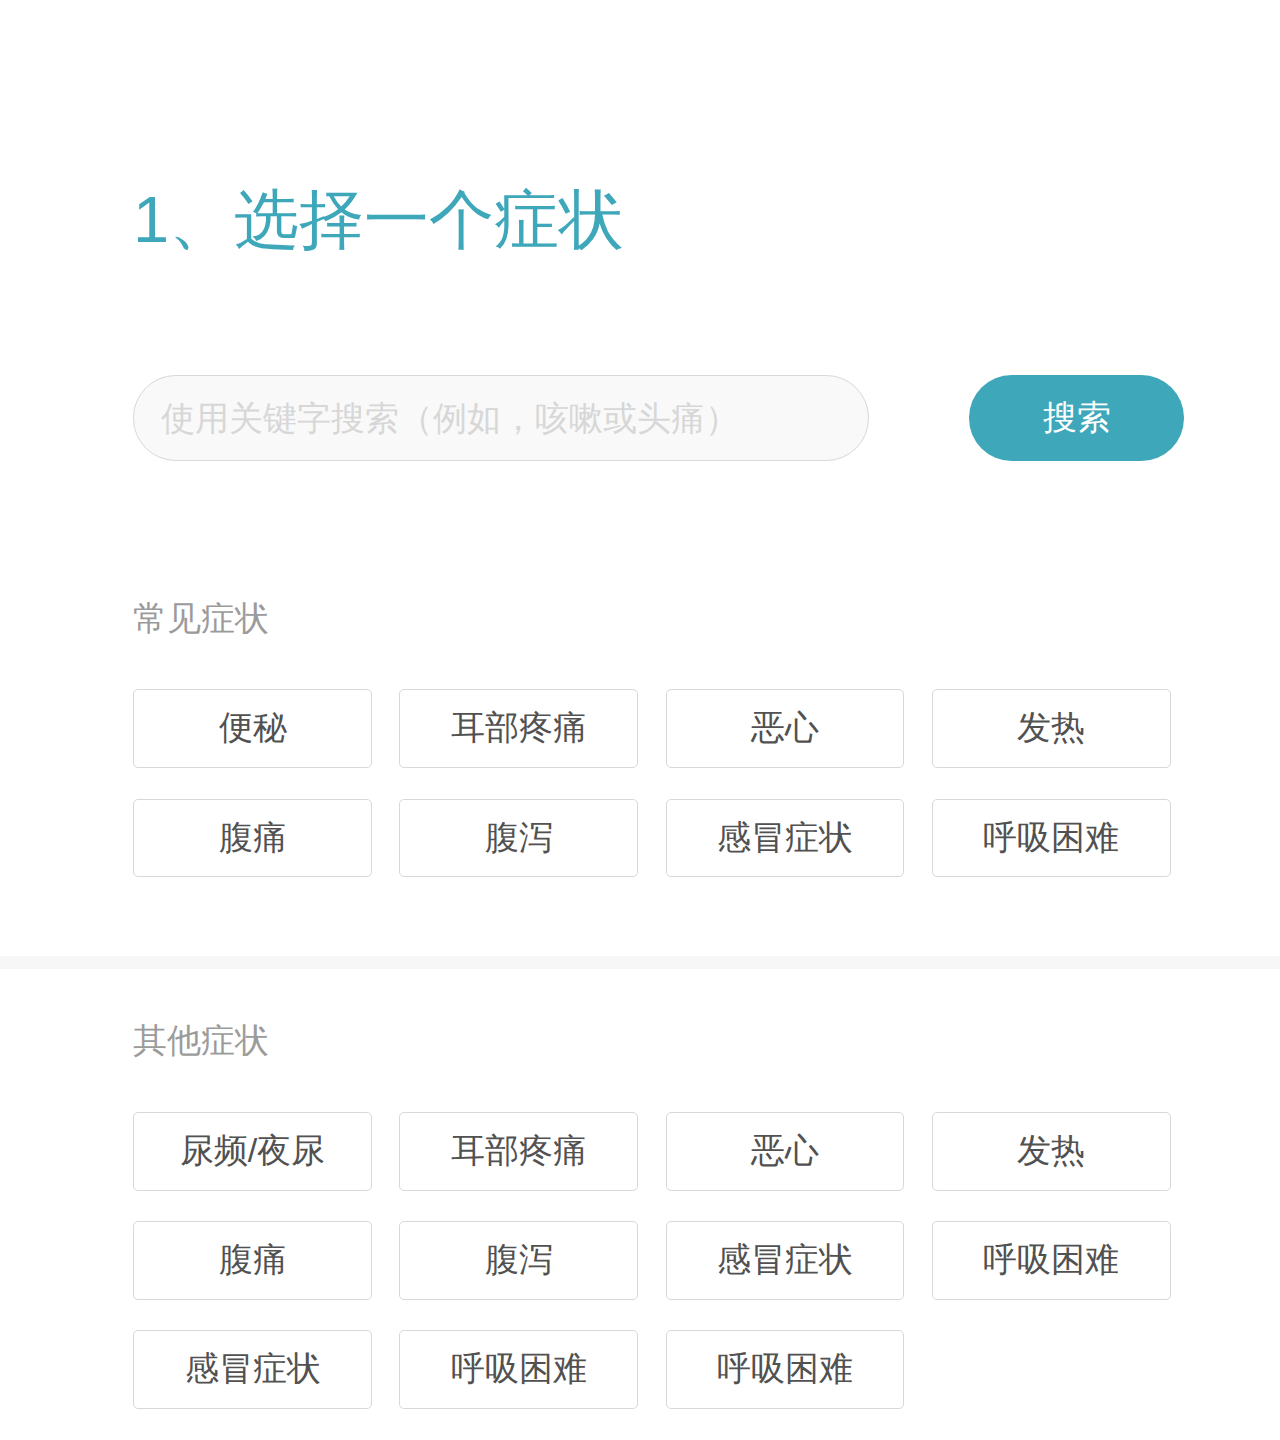
==== 症状选择页.html @ b8ba0626 "amc移动版新版测试" ====
<!DOCTYPE html>
<html lang="en">
<head>
    <meta charset="UTF-8">
    <meta name="viewport" content="width=device-width, user-scalable=no, initial-scale=1.0, maximum-scale=1.0, minimum-scale=1.0">
    <title>惠每智能问诊系统</title>
    <link rel="stylesheet" href="css/main.css">
    <script src="js/public.js"></script>
</head>
<body>
<section class="content">
    <div class="main ">
        <h2>1、选择一个症状</h2>
        <div class="search">
            <input type="text" placeholder="使用关键字搜索（例如，咳嗽或头痛）">
            <span onclick=click()>搜索</span>
            <div class="errortext" style="display: none">未找到匹配的症状。请尝试其他关键词.</div>
        </div>
        <ul class="list">
            <li>腰痛<i></i></li>
            <li>肩膀痛<i></i></li>
            <li>肚子痛<i></i></li>
            <li>便秘<i></i></li>
            <li>感冒<i></i></li>
            <li>发烧<i></i></li>
            <li>呼吸困难<i></i></li>
            <li>颈椎病<i></i></li>
            <li>牙齿痛<i></i></li>

        </ul>
    </div>
    <div class="symptom line common">
        <h3>常见症状</h3>
        <div class="flex">
            <a href="javascript:;">便秘</a>
            <a href="javascript:;">耳部疼痛</a>
            <a href="javascript:;">恶心</a>
            <a href="javascript:;">发热</a>
            <a href="javascript:;">腹痛</a>
            <a href="javascript:;">腹泻</a>
            <a href="javascript:;">感冒症状</a>
            <a href="javascript:;">呼吸困难</a>
        </div>
    </div>
    <div class="symptom others">
        <h3>其他症状</h3>
        <div class="flex">
            <a href="javascript:;">尿频/夜尿</a>
            <a href="javascript:;">耳部疼痛</a>
            <a href="javascript:;">恶心</a>
            <a href="javascript:;">发热</a>
            <a href="javascript:;">腹痛</a>
            <a href="javascript:;">腹泻</a>
            <a href="javascript:;">感冒症状</a>
            <a href="javascript:;">呼吸困难</a>
            <a href="javascript:;">感冒症状</a>
            <a href="javascript:;">呼吸困难</a>
            <a href="javascript:;">呼吸困难</a>
        </div>
    </div>



</section>
<script src="js/jquery-1.12.4.js"></script>
<script>

    $.extend($.expr[':'], {
        'containsi': function(elem, i, match, array) {
            return (elem.textContent || elem.innerText || '').toLowerCase()
                    .indexOf((match[3] || "").toLowerCase()) >= 0;
        }
    });
    $('.search input').keyup(function() {
        if ($(this).val().length > 0) {
            $("ul.list").addClass('on');
            $("ul.list li span").removeClass("color");
            $(".symptom").hide()
            //获取所有带关键词的li数组
            var array= $(".list li").removeClass('on').filter(':containsi("' + $(this).val() + '")').addClass('on');
            for (var i=0;i<array.length;i++){
                var val=$(this).val();
                var text=array[i].innerHTML;
                //替换关键字
                text=text.replace(val,function ($0) {
                    return "<span class='color'>"+$0+"</span>";
                })
                //给li赋带关键字颜色的值
                array[i].innerHTML=text;
            }
           //找不到关键字的内容
            if ($(".list li.on").size() == 0) {
                var errortext = $(".search .errortext").text();
                $('ul.list').append('<li class="on">' + errortext + '</li>')
            }

        } else {
            $(".symptom").show();
            $("ul").removeClass('on');
            $(".list li").removeClass('on');

        }
    });
    $(".search span").click(function () {
        window.location.href="详情页.html"
    })
   
</script>


</body>
</html>
---- css/main.css ----
body, div, h1, h2, h3, h4, h5, h6, ul, ol, li, dl, dt, dd, p, table, hr, main, form {
    margin: 0;
    padding: 0;
}

body {
    font:0.24rem  'Microsoft YaHei', 'Helvetica Neue', Helvetica, Arial, sans-serif;
    color: #333;
}

ul, ol {
    list-style: none;
}

h1, h2, h3, h4, h5, h6, b, strong {
    font-weight: 500;
}

i, em {
    font-style: normal;
}
table {
    border-collapse: collapse;
    border-spacing: 0;
}
img {
    vertical-align: top;
    border: none;
}
img, input, select, textarea {
    vertical-align: middle;
    outline: none;
}
a {
    text-decoration: none;
    color: #333;
}
.clear {
    zoom: 1;
}
.clear:after {
    display: block;
    content: "";
    clear: both;
}
/*以上为重置样式*/
.content{
    text-align: center;
    line-height: 1;
}
.title>img{
    width: 100%;
    height: 2.6rem;
}
.title>h1{
    margin-top: 0.46rem;
    color: #3ea8ba;
    font-weight: 100;
    font-size: 0.62rem;
}
.title>p{
    margin-top: 0.54rem;
    color: #898989;
    font-size: 0.26rem;
}
.login{
    margin-top: 1.46rem;

}
.login .login_wrap{
    margin-bottom: 0.5rem;
}
.login img{
    margin-right: 0.4rem;
    width: 0.46rem;
    height: 0.46rem;
    vertical-align: middle;
}
.login input{
    border: none;
    border-bottom: 1px solid #dcdcdc;
    line-height: 0.4rem;
    font-size: 0.26rem;
    color: #a5a5a5;

}
.btn{
    margin: 0 1.38rem;
    height: 0.58rem;
    line-height: 0.58rem;
    background: #3ea8ba;
    color: #fff !important;
    font-size: 0.26rem;
    border-radius: 5px;
    text-align: center;
}
.btn.font{
    font-size: 0.2rem;
}
.bottom{
    margin-top: 1.16rem;
}
.bottom p:nth-child(1){
    font-size: 0.22rem;
    color: #666;
}
.bottom p:nth-child(2) img{
    margin: 0.3rem 0 1.35rem 0;
   width: 2.6rem;
}
.bottom P:nth-child(3){
    color: #a8a8a8;
    font-size: 0.2rem;
}
/*个人信息页*/
.main{
    text-align: left;
    padding: 1.1rem 0.56rem 0 0.78rem;
    line-height: 1;
}

h2{
    margin-bottom: 0.54rem;
    color: #3ea8ba;
    font-size: 0.38rem;
}
.group{
    margin-bottom: 0.4rem;
}
.group select,.group option,.group input{
    padding-left: 0.18rem;
    box-sizing: border-box;
    display: block;
    width: 100%;
    height: 0.64rem;
    line-height: 0.64rem;
    color: #a5a5a5;
    font-size: 0.24rem;
    border: 1px solid #d8d8d8;
}
.group label{
    display: block;
    margin-bottom: 0.34rem;
    color: #4f4f4f;
    font-size: 0.26rem;
}
.btn_wrap{
    margin-top: 0.92rem;
}
.btn_wrap p{
    color:#3ea8ba;
    font-size: 0.24rem;
}
.btn_wrap p:nth-of-type(2){
    margin: 0.38rem 0 0.68rem 0;
}
.btn_wrap p:nth-of-type(3) img{
    vertical-align: middle;
    margin-right: 0.2rem;
    width: 0.28rem;

}
.btn_wrap p:nth-of-type(3) span{
    margin-right: 0.1rem;

}
/*症状选择页*/
.line{
    border-bottom: 0.08rem solid #f7f7f7;
}
.search{
    font-size: 0.2rem;
    margin-top: 0.72rem;
}
.search input::-webkit-input-placeholder{
    color: #d7d7d7;
}
.search input{
    box-sizing: border-box;
    border: 1px solid #d7d7d7;
    border-radius: 0.25rem;
    padding: 0 0.16rem;
    width: 70%;
    height: 0.5rem;
    line-height: 0.5rem;
    color: #515151;
    font-size: 0.2rem;
    background: #f9f9f9;


}
.search span{
    float: right;
    border-radius: 0.25rem;
    width: 1.26rem;
    height: 0.5rem;
    line-height: 0.5rem;
    color: #fff;
    text-align: center;
    background:#3ea8ba;
}
.symptom.common{
    margin-top: 0.5rem;
    padding-bottom: 0.28rem;
   /* border-bottom: 0.08rem solid #f7f7f7;*/
}
.symptom{
    text-align: left;
    /*margin-top: 0.82rem;*/
    padding: 0.32rem 0.56rem 0 0.78rem;
    /* border-bottom: 0.08rem solid #f7f7f7;*/
}
.symptom h3{
    font-size: 0.2rem;
     color: #9b9b9b;
}
.symptom .flex{
    margin-top: 0.32rem;
    display: flex;
    flex-wrap: wrap;
    justify-content: flex-start;
    align-content: flex-start;
}
.symptom .flex a{
    margin-right: 0.16rem;
    margin-bottom: 0.18rem;
    border-radius: 5px;
    box-sizing: border-box;
    width: 1.4rem;
    height: 0.46rem;
    line-height: 0.44rem;
    font-size: 0.2rem;
    text-align: center;
    border: 1px solid #d8d8d8;
    color: #515151;
}
.symptom .flex a:nth-child(4n){
    margin-right: 0;
}
/*症状搜索*/
.list{
    display: none;
    margin-top: 0.66rem;
}
.list.on{
    display: block;
}
.list li{
    display: none;
    border-bottom: 1px solid #dcdcdc;
    padding: 0.15rem 0.1rem 0.05rem 0;
    color: #afafaf;
    font-size: 0.26rem;
}

.list li.on{
    display: block;
}
.list li i{
    float: right;
    width: 0.24rem;
    height: 0.24rem;
    background: url("../imgs/arrow1.png") no-repeat;
    background-size: 0.24rem;
}
.list li span.color{
    color: #3ea8ba;
}
/*详情页*/
.top,.middle,.lower{
    line-height: 1;
    padding: 0 0.5rem 0.3rem 0.5rem;

}
.result{
    text-align: center;
    border-bottom: 1px solid #dcdcdc;
}
.result h1{
    font-size: 0.4rem;

}
.detail h4{
    margin: 0.25rem 0;
    border: 1px solid #37bef0;
    color: #37bef0;
    text-align: center;
    height: 0.5rem;
    line-height: 0.5rem;

}
.result p{
    margin-top: 0.26rem;
    margin-bottom: 0.3rem;
    color: #3ea8ba;
    font-size: 0.2rem;
}

.conclusion h5{
    margin-top: 0.22rem ;
    line-height: 0.7rem;
    color: #333;
    font-size: 0.26rem;

}
.conclusion .wrap_p{
    padding-bottom: 0.38rem;
}
.conclusion p{
    margin-bottom: 0.18rem;
    font-size: 0.22rem;
    color: #4f4f4f;
    line-height: 0.32rem;
}
.conclusion p.blue{
    color: #37bef0;
}
.conclusion h6{
    color:#3ea8ba ;
    line-height: 0.78rem;
    font-size: 0.22rem;
}
.conclusion li{
    margin-bottom: 0.14rem;
    line-height: 0.32rem;
    font-size: 0.22rem;
}
.conclusion li .circle{
    margin-top: 5px;
    margin-right: 0.22rem;
    float: left;
    width: 0.1rem;
    height: 0.1rem;
    border-radius: 50%;
    background: #37bef0;
}
.conclusion li .right{
    float: left;
    width: 94%;
}
.other_sug h4{
    border-left: 5px solid #3ea8ba;
    margin: 0.48rem 0 0.3rem 0;
    padding-left: 0.12rem;
    color:#3ea8ba ;
    font-size: 0.32rem;
}
.other_sug .green{
    color: #3ea8ba ;
}
.middle .conclusion{
    padding-bottom: 0.38rem;
    border-bottom: 1px solid #dcdcdc;
}
.middle .conclusion:nth-last-child(1){
    padding-bottom: 0;
    border-bottom: none;
}
.editor{
    margin: 0.38rem 0 0.45rem 0;
    padding: 0.14rem;
    border: 1px solid #37bef0;
    text-align: center;
    color: #37bef0;
    font-size: 0.16rem;
    line-height: 0.26rem;
}

.logo {
    margin-top: 0.92rem;
    text-align: center;
}
.lower img{
    text-align: center;
    height: 0.7rem;
}
.lower .page{
    margin-top: 0.22rem;
    padding: 0 0.25rem;
    color: #919191;
    font-size: 0.12rem;
    line-height: 0.18rem;
}
.property{
    margin: 0.4rem 0 0.2rem 0;

    color: #919191;
    font-size: 0.12rem;
    text-align: center;
}
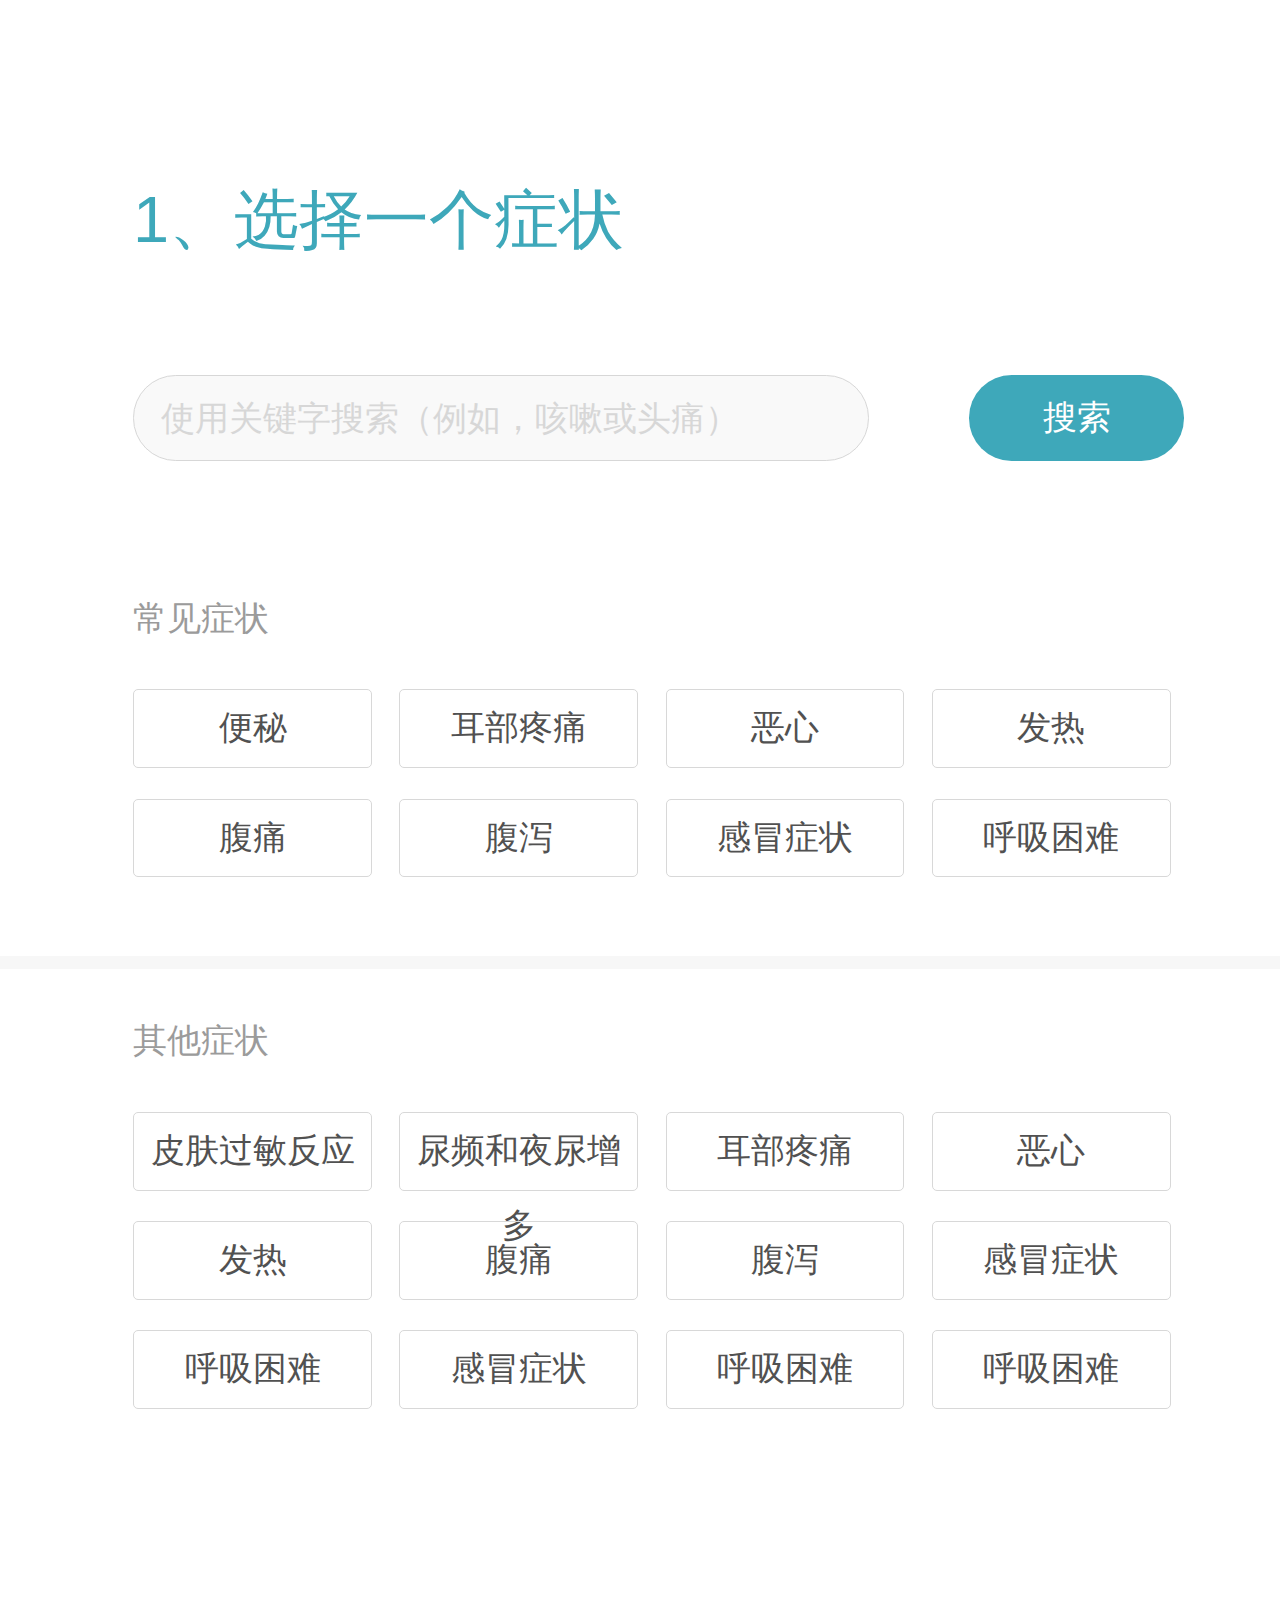
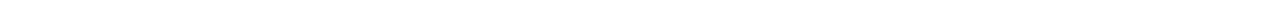
==== commit 8a21638d: "end" ====
--- a/症状选择页.html
+++ b/症状选择页.html
@@ -6,6 +6,7 @@
     <title>惠每智能问诊系统</title>
     <link rel="stylesheet" href="css/main.css">
     <script src="js/public.js"></script>
+
 </head>
 <body>
 <section class="content">
@@ -17,15 +18,6 @@
             <div class="errortext" style="display: none">未找到匹配的症状。请尝试其他关键词.</div>
         </div>
         <ul class="list">
-            <li>腰痛<i></i></li>
-            <li>肩膀痛<i></i></li>
-            <li>肚子痛<i></i></li>
-            <li>便秘<i></i></li>
-            <li>感冒<i></i></li>
-            <li>发烧<i></i></li>
-            <li>呼吸困难<i></i></li>
-            <li>颈椎病<i></i></li>
-            <li>牙齿痛<i></i></li>
 
         </ul>
     </div>
@@ -45,7 +37,8 @@
     <div class="symptom others">
         <h3>其他症状</h3>
         <div class="flex">
-            <a href="javascript:;">尿频/夜尿</a>
+            <a href="javascript:;">皮肤过敏反应</a>
+            <a href="javascript:;">尿频和夜尿增多</a>
             <a href="javascript:;">耳部疼痛</a>
             <a href="javascript:;">恶心</a>
             <a href="javascript:;">发热</a>
@@ -58,23 +51,35 @@
             <a href="javascript:;">呼吸困难</a>
         </div>
     </div>
-
-
-
 </section>
 <script src="js/jquery-1.12.4.js"></script>
 <script>
 
+    //绑定数据
+   function bind() {
+       var str="";
+       str+=' <li>腰痛<i></i></li>\
+           <li>肩膀痛<i></i></li>\
+           <li>肚子痛<i></i></li>\
+           <li>便秘<i></i></li>\
+           <li>感冒<i></i></li>\
+           <li>发烧<i></i></li>\
+           <li>呼吸困难<i></i></li>\
+           <li>颈椎病<i></i></li>\
+           <li>牙齿痛<i></i></li>'
+       $(".list").html(str);
+   }
     $.extend($.expr[':'], {
         'containsi': function(elem, i, match, array) {
             return (elem.textContent || elem.innerText || '').toLowerCase()
                     .indexOf((match[3] || "").toLowerCase()) >= 0;
         }
     });
-    $('.search input').keyup(function() {
+
+   $('.search input').on("input",function() {
         if ($(this).val().length > 0) {
+            bind();
             $("ul.list").addClass('on');
-            $("ul.list li span").removeClass("color");
             $(".symptom").hide()
             //获取所有带关键词的li数组
             var array= $(".list li").removeClass('on').filter(':containsi("' + $(this).val() + '")').addClass('on');
@@ -104,7 +109,7 @@
     $(".search span").click(function () {
         window.location.href="详情页.html"
     })
-   
+
 </script>
 
 
--- a/css/main.css
+++ b/css/main.css
@@ -47,6 +47,7 @@
 .content{
     text-align: center;
     line-height: 1;
+    padding-bottom: 1rem;
 }
 .title>img{
     width: 100%;
@@ -55,7 +56,7 @@
 .title>h1{
     margin-top: 0.46rem;
     color: #3ea8ba;
-    font-weight: 100;
+    font-weight: 700;
     font-size: 0.62rem;
 }
 .title>p{
@@ -98,6 +99,7 @@
     font-size: 0.2rem;
 }
 .bottom{
+
     margin-top: 1.16rem;
 }
 .bottom p:nth-child(1){
@@ -137,6 +139,10 @@
     color: #a5a5a5;
     font-size: 0.24rem;
     border: 1px solid #d8d8d8;
+    outline: none;
+    -webkit-appearance: none;
+    background: #f9f9f9;
+
 }
 .group label{
     display: block;
@@ -145,7 +151,8 @@
     font-size: 0.26rem;
 }
 .btn_wrap{
-    margin-top: 0.92rem;
+    text-align: center;
+    margin: 0.92rem 0;
 }
 .btn_wrap p{
     color:#3ea8ba;
@@ -186,6 +193,7 @@
     color: #515151;
     font-size: 0.2rem;
     background: #f9f9f9;
+    -webkit-appearance: none;
 
 
 }
@@ -383,11 +391,75 @@
 }
 .property{
     margin: 0.4rem 0 0.2rem 0;
-
     color: #919191;
     font-size: 0.12rem;
     text-align: center;
 }
-
-
-
+/*问诊页*/
+.question{
+    line-height: 1;
+}
+.question .physician{
+    padding: 0.58rem 0.72rem 0.65rem 0.72rem;
+    border-bottom: 0.08rem solid #f7f7f7;
+}
+.physician>p>span{
+    float: right;
+    border: 1px solid #3ea8ba;
+    padding: 0.06rem 0.05rem;
+    text-align: center;
+    color:#37bef0 ;
+    font-size: 0.2rem;
+    border-radius: 5px;
+    line-height: 0.34rem;
+}
+.physician>div h2{
+    margin: 0.6rem 0 0.4rem;
+    color: #4f4f4f;
+}
+.physician>div>p{
+    border-bottom: 1px solid #dcdddd;
+    padding-bottom: 0.16rem;
+    color: #a8a8a8;
+    line-height: 0.28rem;
+    font-size: 0.2rem;
+}
+.answer{
+    padding: 0.58rem 0.72rem 0 0.72rem;
+}
+.answer>p{
+    margin-bottom: 0.8rem;
+    color: #4f4f4f;
+    font-size: 0.26rem;
+
+}
+.answer input{
+    display: none;
+}
+.answer label{
+    display: block;
+    margin-bottom: 0.26rem;
+    border: 1px solid #d8d8d8;
+    box-sizing: border-box;
+    padding: 0.15rem 0.12rem;
+   /* height: 0.6rem;*/
+    line-height: 0.32rem;
+    color: #878787;
+    font-size: 0.24rem;
+    text-align: center;
+    border-radius: 5px;
+    background: #f9f9f9;
+}
+.answer label.other{
+    color: #fff;
+    background: #c5e5ea;
+    border: 1px solid #c5e5ea;
+}
+.answer label.on{
+    color: #fff;
+    border: 1px solid #3ea8ba;
+    background: #3ea8ba;
+}
+
+
+
